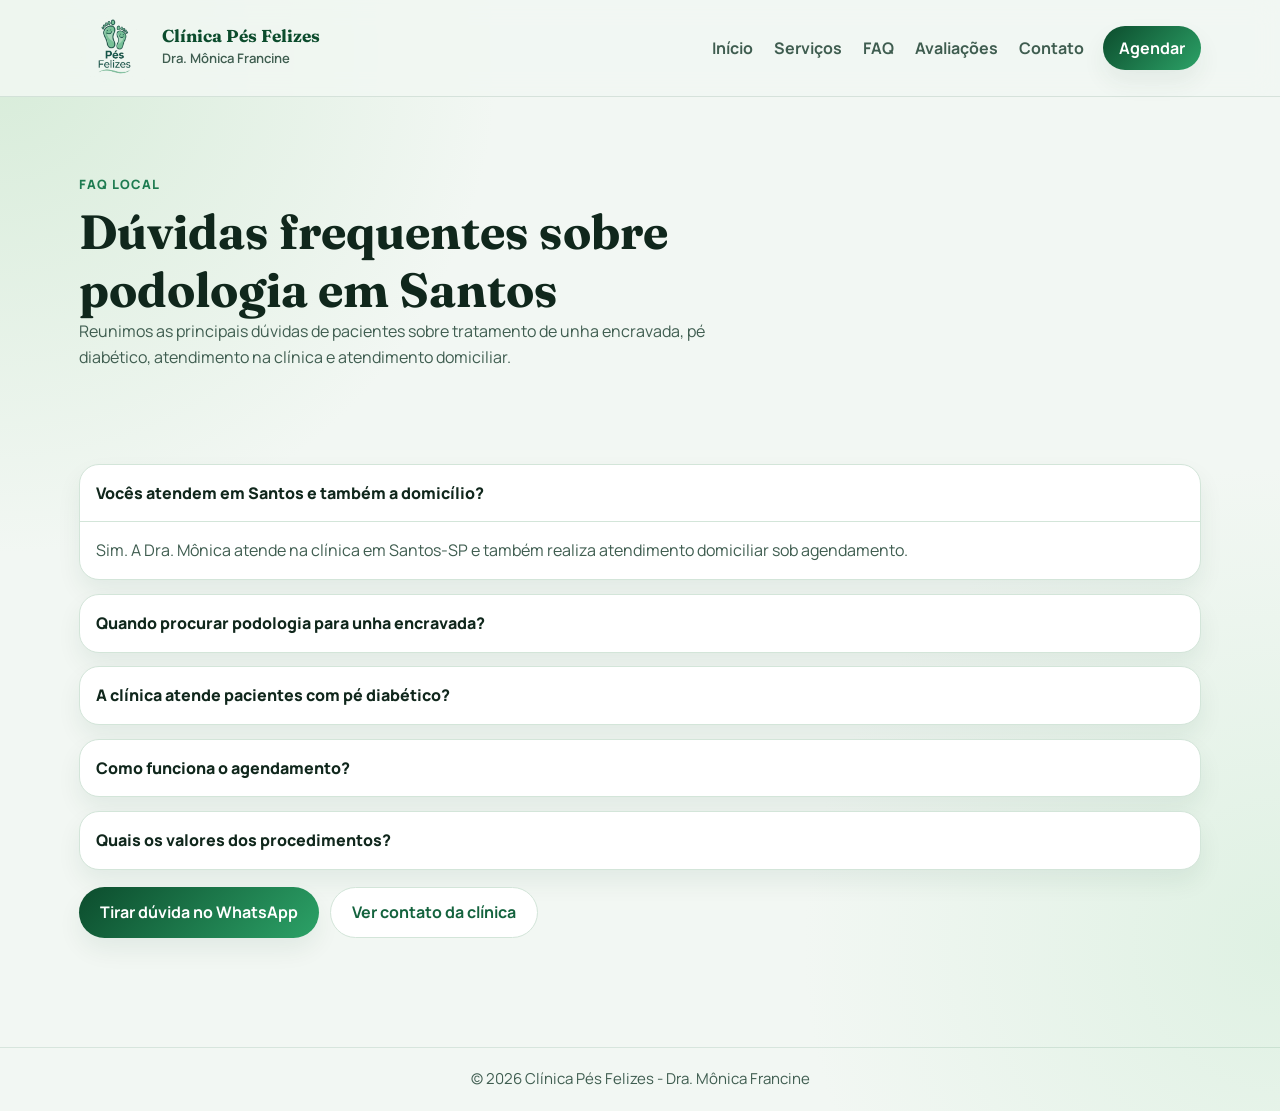
==== faq.html @ 36543a9c "V4.8" ====
<!DOCTYPE html>
<html lang="pt-BR">
<head>
  <meta charset="UTF-8" />
  <meta name="viewport" content="width=device-width, initial-scale=1.0" />
  <meta name="description" content="FAQ da Clínica Pés Felizes: dúvidas comuns sobre podologia em Santos, pé diabético, unha encravada, atendimento domiciliar e agendamento." />
  <meta name="robots" content="index,follow" />
  <link rel="canonical" href="https://www.pesfelizes.com.br/faq.html" />
  <title>FAQ | Clínica Pés Felizes</title>
  <link rel="preconnect" href="https://fonts.googleapis.com" />
  <link rel="preconnect" href="https://fonts.gstatic.com" crossorigin />
  <link href="https://fonts.googleapis.com/css2?family=Manrope:wght@400;500;600;700;800&family=Fraunces:opsz,wght@9..144,600;9..144,700&display=swap" rel="stylesheet" />
  <link rel="stylesheet" href="css/style.css" />
  <script type="application/ld+json">
    {
      "@context": "https://schema.org",
      "@type": "FAQPage",
      "mainEntity": [
        {
          "@type": "Question",
          "name": "Vocês atendem em Santos e também a domicílio?",
          "acceptedAnswer": {
            "@type": "Answer",
            "text": "Sim. A Dra. Mônica atende na clínica em Santos-SP e também realiza atendimento domiciliar sob agendamento."
          }
        },
        {
          "@type": "Question",
          "name": "Quando procurar podologia para unha encravada?",
          "acceptedAnswer": {
            "@type": "Answer",
            "text": "Ao sentir dor, vermelhidão, inflamação ou desconforto na unha. O ideal é buscar avaliação precoce para evitar agravamento."
          }
        },
        {
          "@type": "Question",
          "name": "A clínica atende pacientes com pé diabético?",
          "acceptedAnswer": {
            "@type": "Answer",
            "text": "Sim. A profissional é especializada em pé diabético e realiza acompanhamento preventivo e clínico conforme cada caso."
          }
        },
        {
          "@type": "Question",
          "name": "Como funciona o agendamento?",
          "acceptedAnswer": {
            "@type": "Answer",
            "text": "O agendamento é feito pelo WhatsApp. Após o contato, a clínica orienta horários, local do atendimento e protocolo indicado para avaliação inicial."
          }
        },
        {
          "@type": "Question",
          "name": "Quais os valores dos procedimentos?",
          "acceptedAnswer": {
            "@type": "Answer",
            "text": "Os valores são informados sob consulta, de acordo com a necessidade clínica e o protocolo mais adequado para cada paciente."
          }
        }
      ]
    }
  </script>
</head>
<body>
  <header class="site-header">
    <div class="container nav-wrap">
      <a class="brand" href="index.html" aria-label="Página inicial Pés Felizes">
        <img src="images/logo2-transparent.png" alt="Logo Pés Felizes" class="logo" />
        <div>
          <strong class="brand-text">Clínica Pés Felizes</strong>
          <span class="brand-sub">Dra. Mônica Francine</span>
        </div>
      </a>

      <button class="menu-toggle" type="button" aria-label="Abrir menu" aria-expanded="false" aria-controls="main-nav">
        <span></span><span></span><span></span>
      </button>

      <nav id="main-nav" class="main-nav" aria-label="Navegação principal">
        <ul class="nav-list">
          <li><a href="index.html">Início</a></li>
          <li><a href="index.html#servicos">Serviços</a></li>
          <li><a href="faq.html" aria-current="page">FAQ</a></li>
          <li><a href="index.html#avaliacoes">Avaliações</a></li>
          <li><a href="index.html#contato">Contato</a></li>
        </ul>
        <a class="btn btn-primary btn-sm" href="https://wa.me/5513996887624?text=Ol%C3%A1%21%20Quero%20saber%20mais%20sobre%20os%20procedimentos%20da%20Cl%C3%ADnica%20P%C3%A9s%20Felizes%20e%20agendar%20uma%20avalia%C3%A7%C3%A3o." target="_blank" rel="noopener noreferrer" data-whatsapp-context="faq_header_agendar">Agendar</a>
      </nav>
    </div>
  </header>

  <main>
    <section class="section page-hero">
      <div class="container">
        <p class="section-kicker">FAQ Local</p>
        <h1>Dúvidas frequentes sobre podologia em Santos</h1>
        <p class="section-intro">
          Reunimos as principais dúvidas de pacientes sobre tratamento de unha encravada, pé diabético, atendimento na clínica e atendimento domiciliar.
        </p>
      </div>
    </section>

    <section class="section faq-section">
      <div class="container">
        <div class="faq-grid">
          <details class="faq-item" open>
            <summary>Vocês atendem em Santos e também a domicílio?</summary>
            <p>Sim. A Dra. Mônica atende na clínica em Santos-SP e também realiza atendimento domiciliar sob agendamento.</p>
          </details>

          <details class="faq-item">
            <summary>Quando procurar podologia para unha encravada?</summary>
            <p>Ao sentir dor, vermelhidão, inflamação ou desconforto na unha. O ideal é buscar avaliação precoce para evitar agravamento.</p>
          </details>

          <details class="faq-item">
            <summary>A clínica atende pacientes com pé diabético?</summary>
            <p>Sim. A profissional é especializada em pé diabético e realiza acompanhamento preventivo e clínico conforme cada caso.</p>
          </details>

          <details class="faq-item">
            <summary>Como funciona o agendamento?</summary>
            <p>O agendamento é feito pelo WhatsApp. Após o contato, a clínica orienta horários, local do atendimento e protocolo indicado para avaliação inicial.</p>
          </details>

          <details class="faq-item">
            <summary>Quais os valores dos procedimentos?</summary>
            <p>Os valores são informados sob consulta, de acordo com a necessidade clínica e o protocolo mais adequado para cada paciente.</p>
          </details>
        </div>

        <div class="faq-cta">
          <a class="btn btn-primary" href="https://wa.me/5513996887624?text=Ol%C3%A1%21%20Vi%20a%20p%C3%A1gina%20de%20FAQ%20e%20quero%20tirar%20uma%20d%C3%BAvida%20sobre%20atendimento%20de%20podologia." target="_blank" rel="noopener noreferrer" data-whatsapp-context="faq_cta">Tirar dúvida no WhatsApp</a>
          <a class="btn btn-ghost" href="index.html#contato">Ver contato da clínica</a>
        </div>
      </div>
    </section>
  </main>

  <footer class="site-footer">
    <div class="container footer-wrap">
      <p>© <span id="year">2026</span> Clínica Pés Felizes - Dra. Mônica Francine</p>
    </div>
  </footer>

  <script>
    const menuToggle = document.querySelector('.menu-toggle');
    const mainNav = document.getElementById('main-nav');

    if (menuToggle && mainNav) {
      menuToggle.addEventListener('click', () => {
        const isOpen = mainNav.classList.toggle('open');
        menuToggle.setAttribute('aria-expanded', String(isOpen));
      });
    }

    const trackWhatsAppClick = (context) => {
      if (typeof window.gtag === 'function') {
        window.gtag('event', 'whatsapp_click', {
          event_category: 'engagement',
          event_label: context,
          page_path: window.location.pathname
        });
      }

      window.dataLayer = window.dataLayer || [];
      window.dataLayer.push({
        event: 'whatsapp_click',
        whatsapp_context: context,
        page_path: window.location.pathname
      });
    };

    document.querySelectorAll('a[href*="wa.me/"]').forEach((link, index) => {
      link.addEventListener('click', () => {
        const context = link.dataset.whatsappContext || `faq_whatsapp_link_${index + 1}`;
        trackWhatsAppClick(context);
      });
    });

    document.getElementById('year').textContent = new Date().getFullYear();
  </script>
</body>
</html>
---- css/style.css ----
:root {
  --bg: #f2f7f3;
  --surface: #ffffff;
  --surface-soft: #f7fbf8;
  --text: #10271c;
  --text-soft: #3f5d50;
  --brand-800: #0c4c2d;
  --brand-700: #14633e;
  --brand-600: #1d7b50;
  --brand-500: #2ca267;
  --brand-300: #9fd8bc;
  --line: #d3e5d9;
  --radius-sm: 12px;
  --radius-md: 20px;
  --radius-lg: 28px;
  --shadow-sm: 0 12px 24px rgba(12, 76, 45, 0.07);
  --shadow-md: 0 24px 48px rgba(12, 76, 45, 0.12);
}

* {
  box-sizing: border-box;
  margin: 0;
  padding: 0;
}

html {
  scroll-behavior: smooth;
}

body {
  background: radial-gradient(circle at 0% 5%, #d7ecd9 0%, transparent 30%),
              radial-gradient(circle at 100% 85%, #dff1e3 0%, transparent 30%),
              var(--bg);
  color: var(--text);
  font-family: "Manrope", sans-serif;
  line-height: 1.65;
  min-height: 100vh;
}

img {
  display: block;
  max-width: 100%;
}

a {
  color: inherit;
}

.container {
  margin: 0 auto;
  max-width: 1160px;
  padding: 0 1.2rem;
  width: 100%;
}

.bg-shape {
  border-radius: 50%;
  filter: blur(45px);
  pointer-events: none;
  position: fixed;
  z-index: -1;
}

.bg-shape-a {
  background: rgba(44, 162, 103, 0.17);
  height: 18rem;
  left: -6rem;
  top: 8rem;
  width: 18rem;
}

.bg-shape-b {
  background: rgba(20, 99, 62, 0.14);
  height: 16rem;
  right: -3rem;
  top: 32rem;
  width: 16rem;
}

.site-header {
  backdrop-filter: blur(14px);
  background: rgba(242, 247, 243, 0.86);
  border-bottom: 1px solid rgba(12, 76, 45, 0.12);
  position: sticky;
  top: 0;
  z-index: 30;
}

.nav-wrap {
  align-items: center;
  display: flex;
  justify-content: space-between;
  min-height: 96px;
  position: relative;
}

.brand {
  align-items: center;
  display: inline-flex;
  gap: 0.8rem;
  text-decoration: none;
}

.logo {
  height: 88px;
  max-width: 70px;
  object-fit: contain;
  width: auto;
}

.brand-text {
  color: var(--brand-800);
  display: block;
  font-family: "Fraunces", serif;
  font-size: 1.08rem;
  line-height: 1.15;
}

.brand-sub {
  color: var(--text-soft);
  display: block;
  font-size: 0.82rem;
  font-weight: 600;
  margin-top: 0.1rem;
}

.main-nav {
  align-items: center;
  display: flex;
  gap: 1.2rem;
}

.nav-list {
  display: flex;
  gap: 1rem 1.3rem;
  list-style: none;
}

.nav-list a {
  color: var(--text-soft);
  font-weight: 700;
  text-decoration: none;
  transition: color 0.2s ease;
}

.nav-list a:hover,
.nav-list a:focus-visible {
  color: var(--brand-700);
}

.menu-toggle {
  background: var(--surface);
  border: 1px solid var(--line);
  border-radius: 10px;
  display: none;
  height: 44px;
  padding: 0.6rem;
  width: 44px;
}

.menu-toggle span {
  background: var(--brand-700);
  border-radius: 99px;
  display: block;
  height: 2px;
  margin: 4px 0;
  width: 100%;
}

.section,
.hero {
  scroll-margin-top: 104px;
}

.hero {
  padding: clamp(3rem, 5vw, 5.2rem) 0 2.4rem;
}

.hero-grid {
  align-items: center;
  display: grid;
  gap: 1.8rem;
  grid-template-columns: 1.1fr 0.9fr;
}

.eyebrow {
  color: var(--brand-600);
  font-size: 0.82rem;
  font-weight: 800;
  letter-spacing: 0.08em;
  margin-bottom: 0.75rem;
  text-transform: uppercase;
}

h1,
h2,
h3 {
  font-family: "Fraunces", serif;
  line-height: 1.2;
}

h1 {
  font-size: clamp(2.1rem, 5vw, 3.45rem);
  max-width: 17ch;
}

.hero-text,
.section-intro,
.split-card p,
.contact-card p {
  color: var(--text-soft);
}

.hero-text {
  margin-top: 1rem;
  max-width: 54ch;
}

.hero-actions {
  display: flex;
  flex-wrap: wrap;
  gap: 0.8rem;
  margin-top: 1.4rem;
}

.btn {
  align-items: center;
  border-radius: 999px;
  display: inline-flex;
  font-weight: 700;
  justify-content: center;
  min-height: 44px;
  padding: 0.7rem 1.3rem;
  text-decoration: none;
  transition: transform 0.2s ease, box-shadow 0.2s ease, background-color 0.2s ease;
}

.btn:hover,
.btn:focus-visible {
  transform: translateY(-1px);
}

.btn-primary {
  background: linear-gradient(135deg, var(--brand-800), var(--brand-500));
  box-shadow: var(--shadow-sm);
  color: #fff;
}

.btn-primary:hover,
.btn-primary:focus-visible {
  box-shadow: var(--shadow-md);
}

.btn-ghost {
  background: var(--surface);
  border: 1px solid var(--line);
  color: var(--brand-700);
}

.btn-sm {
  min-height: 40px;
  padding: 0.55rem 1rem;
}

.trust-strip {
  display: grid;
  gap: 0.7rem;
  grid-template-columns: repeat(3, minmax(0, 1fr));
  margin-top: 1.4rem;
}

.trust-strip article {
  background: var(--surface);
  border: 1px solid var(--line);
  border-radius: var(--radius-sm);
  box-shadow: var(--shadow-sm);
  padding: 0.8rem;
}

.trust-strip strong {
  color: var(--brand-700);
  display: block;
  font-size: 0.95rem;
}

.trust-strip span {
  color: var(--text-soft);
  font-size: 0.82rem;
  font-weight: 600;
}

.hero-card {
  background: var(--surface);
  border: 1px solid rgba(20, 99, 62, 0.12);
  border-radius: var(--radius-lg);
  box-shadow: var(--shadow-md);
  overflow: hidden;
}

.hero-card img {
  aspect-ratio: 4 / 3;
  object-fit: cover;
  width: 100%;
}

.hero-card-caption {
  padding: 1rem;
}

.hero-card-caption strong {
  color: var(--brand-700);
  display: block;
  font-size: 1.02rem;
}

.hero-card-caption span {
  color: var(--text-soft);
  font-size: 0.9rem;
}

.section {
  padding: clamp(2.4rem, 6vw, 5rem) 0;
}

.section-kicker {
  color: var(--brand-600);
  font-size: 0.8rem;
  font-weight: 800;
  letter-spacing: 0.08em;
  margin-bottom: 0.5rem;
  text-transform: uppercase;
}

h2 {
  font-size: clamp(1.75rem, 4.1vw, 2.55rem);
  margin-bottom: 0.9rem;
}

.section-intro {
  max-width: 64ch;
}

.services-actions {
  margin-top: 0.9rem;
}

.services-toggle-all {
  min-width: 150px;
}

.split-card {
  background: linear-gradient(180deg, #ffffff 0%, #f4faf6 100%);
  border: 1px solid var(--line);
  border-radius: var(--radius-lg);
  box-shadow: var(--shadow-sm);
  display: grid;
  gap: 1.4rem;
  grid-template-columns: 1.2fr 1fr;
  padding: clamp(1.25rem, 2.8vw, 2rem);
}

.split-card p + p {
  margin-top: 0.65rem;
}

.about-image-wrap {
  border-radius: var(--radius-md);
  overflow: hidden;
}

.about-image-wrap img {
  height: 100%;
  object-fit: cover;
  width: 100%;
}

.service-groups {
  display: grid;
  gap: 0.9rem;
  margin-top: 1.25rem;
}

.service-group {
  background: var(--surface);
  border: 1px solid var(--line);
  border-radius: var(--radius-md);
  box-shadow: var(--shadow-sm);
  overflow: hidden;
}

.service-group summary {
  align-items: center;
  background: linear-gradient(180deg, #f7fbf8 0%, #edf7f0 100%);
  cursor: pointer;
  display: grid;
  gap: 0.8rem;
  grid-template-columns: minmax(0, 1fr) 120px auto;
  list-style: none;
  min-height: 64px;
  padding: 0.95rem 1rem 0.95rem 1.1rem;
  position: relative;
  transition: background-color 0.2s ease;
}

.service-group summary::-webkit-details-marker {
  display: none;
}

.service-group summary::after {
  align-items: center;
  background: var(--surface);
  border: 1px solid var(--line);
  border-radius: 999px;
  color: var(--brand-700);
  content: "+";
  display: inline-flex;
  font-size: 1.05rem;
  font-weight: 800;
  height: 30px;
  justify-content: center;
  margin-left: 0.8rem;
  min-width: 30px;
}

.service-group[open] summary::after {
  content: "-";
}

.service-group summary:hover {
  background: linear-gradient(180deg, #f2f9f4 0%, #e8f4ed 100%);
}

.service-group h3 {
  color: var(--brand-800);
  font-size: 1.12rem;
}

.service-group summary span {
  color: var(--text-soft);
  font-size: 0.82rem;
  font-weight: 700;
  justify-self: center;
  text-align: center;
  width: 120px;
}

.service-chips {
  border-top: 1px solid var(--line);
  display: flex;
  flex-wrap: wrap;
  gap: 0.55rem;
  list-style: none;
  padding: 1rem;
}

.service-chips li {
  background: var(--surface-soft);
  border: 1px solid var(--line);
  border-radius: 999px;
  font-size: 0.9rem;
  font-weight: 600;
  padding: 0.45rem 0.78rem;
}

.note {
  color: var(--text-soft);
  font-style: italic;
  margin-top: 1rem;
}

.gallery-grid {
  display: grid;
  gap: 0.9rem;
  grid-template-columns: repeat(2, minmax(0, 1fr));
  margin-top: 1rem;
}

.gallery-card {
  border-radius: var(--radius-md);
  box-shadow: var(--shadow-sm);
  overflow: hidden;
}

.gallery-card img {
  aspect-ratio: 4 / 3;
  object-fit: cover;
  transition: transform 0.35s ease;
  width: 100%;
}

.gallery-card:hover img {
  transform: scale(1.03);
}

.instagram-feed {
  display: grid;
  gap: 0.9rem;
  grid-template-columns: repeat(auto-fit, minmax(280px, 1fr));
  margin-top: 1rem;
}

.instagram-feed .instagram-media {
  background: var(--surface);
  border: 1px solid var(--line);
  border-radius: var(--radius-md);
  box-shadow: var(--shadow-sm);
  margin: 0 auto !important;
  min-width: 100% !important;
  width: 100% !important;
}

.instagram-cta {
  margin-top: 1rem;
}

.reviews-grid {
  display: grid;
  gap: 0.9rem;
  grid-template-columns: repeat(6, minmax(0, 1fr));
  margin-top: 1rem;
}

.review-card {
  background: var(--surface);
  border: 1px solid var(--line);
  border-radius: var(--radius-md);
  box-shadow: var(--shadow-sm);
  display: flex;
  flex-direction: column;
  grid-column: span 2;
  padding: 1rem;
}

.review-card:nth-child(4),
.review-card:nth-child(5) {
  grid-column: span 3;
}

.review-head {
  align-items: center;
  display: flex;
  gap: 0.7rem;
}

.review-head img {
  border: 2px solid #eef7f2;
  border-radius: 50%;
  height: 56px;
  object-fit: cover;
  width: 56px;
}

.review-head h3 {
  color: var(--brand-800);
  font-size: 1.02rem;
}

.review-stars {
  color: #f4b426;
  font-size: 1rem;
  letter-spacing: 0.08em;
  margin-top: 0.7rem;
}

.review-meta {
  color: var(--text-soft);
  font-size: 0.86rem;
  margin-top: 0.2rem;
}

.review-text {
  color: var(--text-soft);
  font-size: 0.93rem;
  margin-top: 0.55rem;
}

.reviews-cta {
  margin-top: 1rem;
}

.contact-grid {
  display: grid;
  gap: 1rem;
  grid-template-columns: 1fr 1.2fr;
  margin-top: 1.2rem;
}

.contact-card,
.map-card {
  background: var(--surface);
  border: 1px solid var(--line);
  border-radius: var(--radius-md);
  box-shadow: var(--shadow-sm);
}

.contact-card {
  padding: 1.1rem;
}

.contact-card h3 {
  color: var(--brand-700);
  font-size: 1.35rem;
}

.contact-card ul {
  display: grid;
  gap: 0.6rem;
  list-style: none;
  margin-top: 1rem;
}

.contact-card a {
  font-weight: 650;
  text-decoration: none;
}

.contact-card a:hover,
.contact-card a:focus-visible {
  color: var(--brand-700);
}

.map-card {
  padding: 0.5rem;
}

.map-card iframe {
  border: 0;
  border-radius: calc(var(--radius-md) - 6px);
  display: block;
  min-height: 320px;
  width: 100%;
}

.floating-wa {
  background: linear-gradient(135deg, var(--brand-700), var(--brand-500));
  border-radius: 999px;
  bottom: 1rem;
  box-shadow: var(--shadow-md);
  color: #fff;
  font-weight: 800;
  padding: 0.7rem 1rem;
  position: fixed;
  right: 1rem;
  text-decoration: none;
  z-index: 35;
}

.site-footer {
  border-top: 1px solid rgba(20, 99, 62, 0.12);
  margin-top: 2rem;
  padding: 1.2rem 0;
}

.is-hidden {
  display: none !important;
}

.page-hero h1 {
  font-size: clamp(1.9rem, 4.6vw, 3rem);
  max-width: 20ch;
}

.faq-section {
  padding-top: 1rem;
}

.faq-grid {
  display: grid;
  gap: 0.85rem;
}

.faq-item {
  background: var(--surface);
  border: 1px solid var(--line);
  border-radius: var(--radius-md);
  box-shadow: var(--shadow-sm);
  overflow: hidden;
}

.faq-item summary {
  cursor: pointer;
  font-weight: 800;
  list-style: none;
  min-height: 52px;
  padding: 0.95rem 1rem;
}

.faq-item summary::-webkit-details-marker {
  display: none;
}

.faq-item p {
  border-top: 1px solid var(--line);
  color: var(--text-soft);
  padding: 0.9rem 1rem 1rem;
}

.faq-cta {
  display: flex;
  flex-wrap: wrap;
  gap: 0.7rem;
  margin-top: 1.1rem;
}

.footer-wrap p {
  color: var(--text-soft);
  font-size: 0.94rem;
  text-align: center;
}

.reveal {
  animation: reveal-up 0.65s ease both;
}

@keyframes reveal-up {
  from {
    opacity: 0;
    transform: translateY(18px);
  }
  to {
    opacity: 1;
    transform: translateY(0);
  }
}

@media (max-width: 980px) {
  .hero-grid,
  .split-card,
  .contact-grid {
    grid-template-columns: 1fr;
  }

  .trust-strip {
    grid-template-columns: 1fr;
  }

  .main-nav {
    background: rgba(255, 255, 255, 0.98);
    border: 1px solid var(--line);
    border-radius: 0 0 14px 14px;
    box-shadow: var(--shadow-sm);
    display: none;
    flex-direction: column;
    left: 0;
    max-height: calc(100dvh - 96px);
    overflow: auto;
    padding: 0.9rem 1.2rem 1rem;
    position: fixed;
    right: 0;
    top: 96px;
    z-index: 45;
  }

  .main-nav.open {
    display: flex;
  }

  .menu-toggle {
    display: block;
  }

  .nav-list {
    align-items: flex-start;
    flex-direction: column;
    gap: 0.3rem;
    width: 100%;
  }

  .nav-list li {
    width: 100%;
  }

  .nav-list a {
    border-radius: 10px;
    display: block;
    min-height: 44px;
    padding: 0.62rem 0.65rem;
    width: 100%;
  }

  .nav-list a:hover,
  .nav-list a:focus-visible {
    background: #eff7f2;
  }

  .btn-sm {
    margin-top: 0.5rem;
    width: 100%;
  }

  .faq-cta .btn {
    width: 100%;
  }

  .service-group summary {
    grid-template-columns: minmax(0, 1fr) auto auto;
  }

  .service-group summary span {
    width: auto;
  }

  .reviews-grid {
    grid-template-columns: repeat(2, minmax(0, 1fr));
  }

  .review-card,
  .review-card:nth-child(4),
  .review-card:nth-child(5) {
    grid-column: span 1;
  }
}

@media (max-width: 700px) {
  .gallery-grid {
    grid-template-columns: 1fr;
  }

  .floating-wa {
    bottom: 0.8rem;
    right: 0.8rem;
  }

  .section,
  .hero {
    scroll-margin-top: 20px;
  }

  .reviews-grid {
    grid-template-columns: 1fr;
  }
}

@media (prefers-reduced-motion: reduce) {
  *,
  *::before,
  *::after {
    animation: none !important;
    scroll-behavior: auto !important;
    transition: none !important;
  }
}
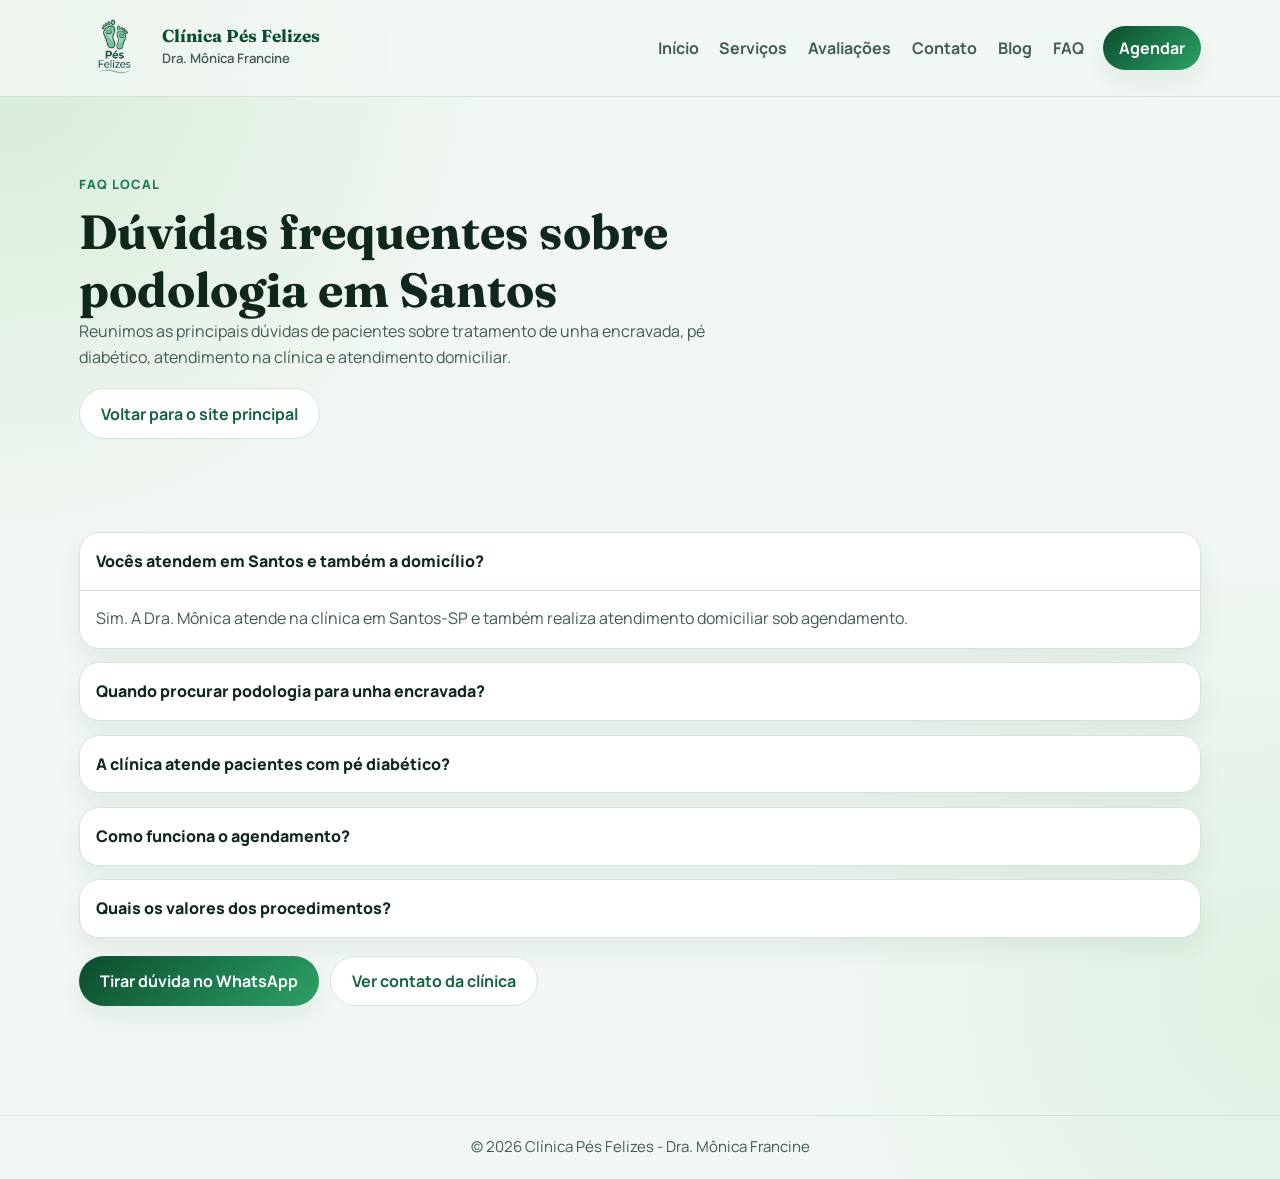
==== commit f9a2d94d: "V5" ====
--- a/faq.html
+++ b/faq.html
@@ -79,9 +79,10 @@
         <ul class="nav-list">
           <li><a href="index.html">Início</a></li>
           <li><a href="index.html#servicos">Serviços</a></li>
-          <li><a href="faq.html" aria-current="page">FAQ</a></li>
           <li><a href="index.html#avaliacoes">Avaliações</a></li>
           <li><a href="index.html#contato">Contato</a></li>
+          <li><a href="blog/index.html">Blog</a></li>
+          <li><a href="faq.html" aria-current="page">FAQ</a></li>
         </ul>
         <a class="btn btn-primary btn-sm" href="https://wa.me/5513996887624?text=Ol%C3%A1%21%20Quero%20saber%20mais%20sobre%20os%20procedimentos%20da%20Cl%C3%ADnica%20P%C3%A9s%20Felizes%20e%20agendar%20uma%20avalia%C3%A7%C3%A3o." target="_blank" rel="noopener noreferrer" data-whatsapp-context="faq_header_agendar">Agendar</a>
       </nav>
@@ -96,6 +97,9 @@
         <p class="section-intro">
           Reunimos as principais dúvidas de pacientes sobre tratamento de unha encravada, pé diabético, atendimento na clínica e atendimento domiciliar.
         </p>
+        <div class="faq-cta">
+          <a class="btn btn-ghost" href="index.html">Voltar para o site principal</a>
+        </div>
       </div>
     </section>
 
--- a/css/style.css
+++ b/css/style.css
@@ -516,7 +516,7 @@
 .reviews-grid {
   display: grid;
   gap: 0.9rem;
-  grid-template-columns: repeat(6, minmax(0, 1fr));
+  grid-template-columns: repeat(3, minmax(0, 1fr));
   margin-top: 1rem;
 }
 
@@ -527,13 +527,7 @@
   box-shadow: var(--shadow-sm);
   display: flex;
   flex-direction: column;
-  grid-column: span 2;
   padding: 1rem;
-}
-
-.review-card:nth-child(4),
-.review-card:nth-child(5) {
-  grid-column: span 3;
 }
 
 .review-head {
@@ -700,6 +694,94 @@
   flex-wrap: wrap;
   gap: 0.7rem;
   margin-top: 1.1rem;
+}
+
+.blog-list {
+  display: grid;
+  gap: 1rem;
+  grid-template-columns: repeat(auto-fit, minmax(260px, 1fr));
+}
+
+.blog-card {
+  background: var(--surface);
+  border: 1px solid var(--line);
+  border-radius: var(--radius-md);
+  box-shadow: var(--shadow-sm);
+  display: flex;
+  flex-direction: column;
+  gap: 0.8rem;
+  padding: 1rem;
+}
+
+.blog-card h2 {
+  font-size: 1.4rem;
+  margin-bottom: 0;
+}
+
+.blog-card p {
+  color: var(--text-soft);
+}
+
+.blog-card .btn {
+  margin-top: auto;
+  width: fit-content;
+}
+
+.article-shell {
+  background: var(--surface);
+  border: 1px solid var(--line);
+  border-radius: var(--radius-lg);
+  box-shadow: var(--shadow-sm);
+  margin: 0 auto;
+  max-width: 860px;
+  padding: clamp(1rem, 2.5vw, 2rem);
+}
+
+.article-meta {
+  color: var(--text-soft);
+  font-size: 0.9rem;
+  margin-bottom: 1rem;
+}
+
+.article-lead {
+  border-left: 4px solid var(--brand-300);
+  color: var(--text-soft);
+  font-size: 1.05rem;
+  margin-bottom: 1.2rem;
+  padding-left: 0.9rem;
+}
+
+.article-content h2 {
+  font-size: clamp(1.4rem, 2.4vw, 1.85rem);
+  margin: 1.2rem 0 0.55rem;
+}
+
+.article-content h3 {
+  font-size: 1.15rem;
+  margin: 0.9rem 0 0.35rem;
+}
+
+.article-content p {
+  color: var(--text-soft);
+  margin: 0.55rem 0;
+}
+
+.article-content ul {
+  color: var(--text-soft);
+  margin: 0.5rem 0 0.8rem 1.2rem;
+}
+
+.article-content li + li {
+  margin-top: 0.3rem;
+}
+
+.article-note {
+  background: var(--surface-soft);
+  border: 1px solid var(--line);
+  border-radius: var(--radius-sm);
+  color: var(--text-soft);
+  margin-top: 1rem;
+  padding: 0.8rem;
 }
 
 .footer-wrap p {
@@ -804,9 +886,7 @@
     grid-template-columns: repeat(2, minmax(0, 1fr));
   }
 
-  .review-card,
-  .review-card:nth-child(4),
-  .review-card:nth-child(5) {
+  .review-card {
     grid-column: span 1;
   }
 }
